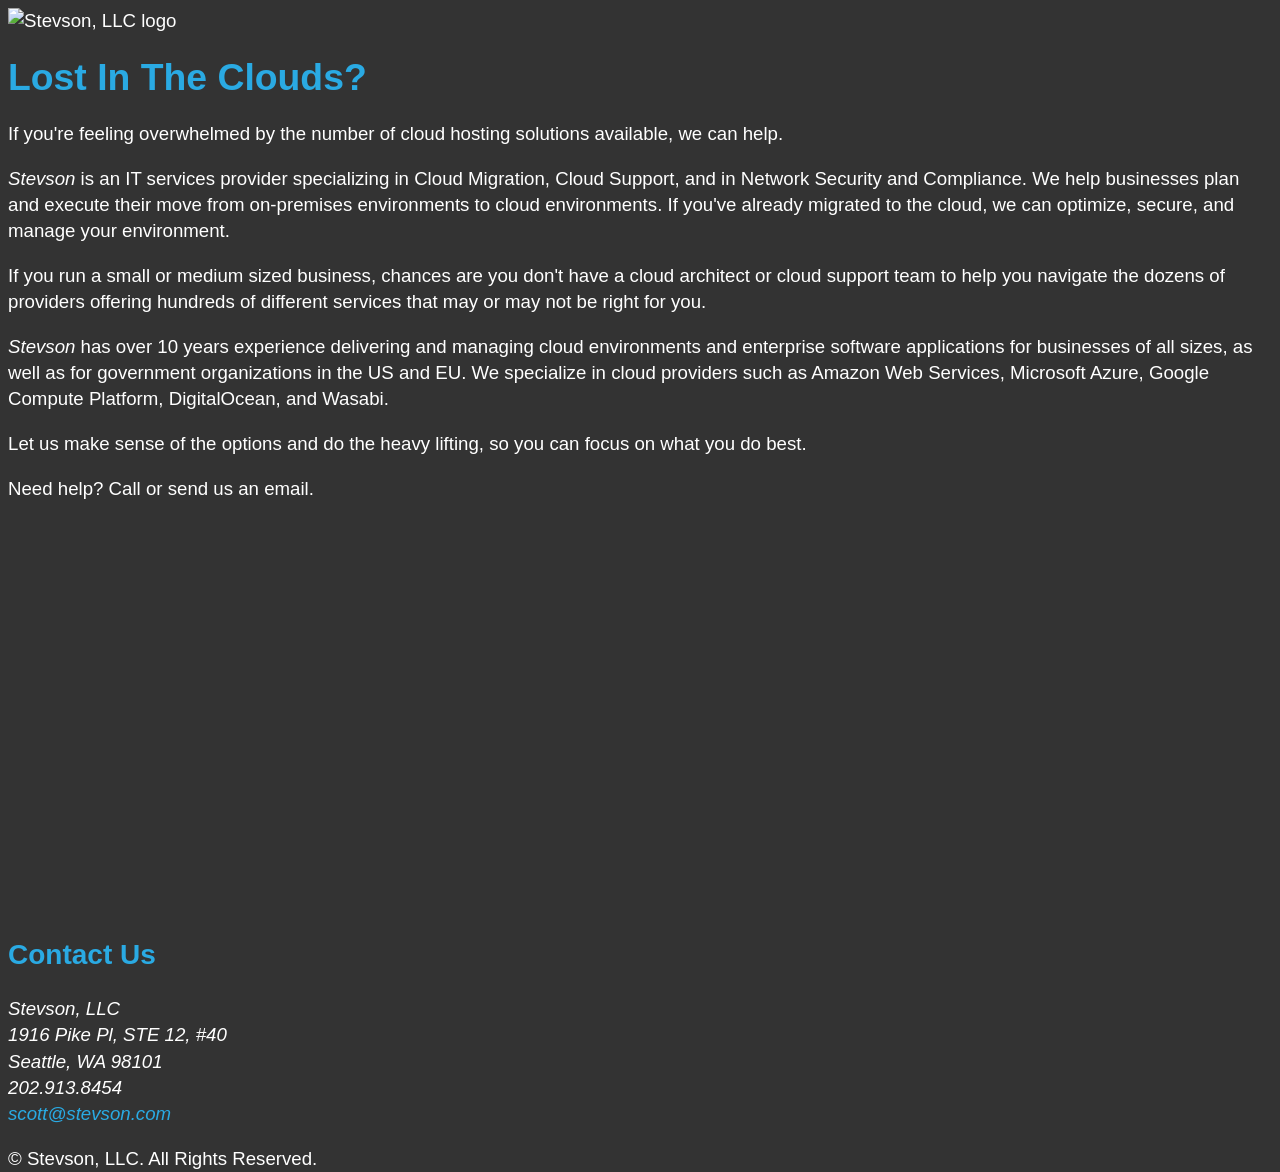
==== index.html @ f6c1455b "adding basic content, layout, and formatting editing content, adding mailto-list class, and updating" ====
<!DOCTYPE html>
<html lang="en">
  <head>
    <meta charset="utf-8">
    <title>Stevson, LLC Home</title>
    <meta name="description" content="Home page for Stevson, LLC">
    <meta name="viewport" content="width=device-width, initial-scale=1">
    <link rel="stylesheet" type="text/css" href="main.css">
  </head>
  <body>
    <header>
      <img src="img/Stevson-Logo-C.jpg" alt="Stevson, LLC logo">
    </header>
    <nav>
      <!-- TODO: horizontal and aligned upper right; include contact form -->
    </nav>
    <div id="page-container">
      <div id="content-wrap">
        <h1>Lost In The Clouds?</h1>
        <p>
        If you're feeling overwhelmed by the number of cloud hosting solutions
        available, we can help.
        </p>
        <p>
        <em>Stevson</em> is an IT services provider specializing in Cloud
        Migration, Cloud Support, and in Network Security and Compliance.

        We help businesses plan and execute their move from on-premises
        environments to cloud environments.

        If you've already migrated to the cloud, we can optimize, secure, and
        manage your environment.
        </p>
        <p>
        If you run a small or medium sized business, chances are you don't have
        a cloud architect or cloud support team to help you navigate the dozens
        of providers offering hundreds of different services that may or may
        not be right for you.
        </p>
        <p>
        <em>Stevson</em> has over 10 years experience delivering and managing
        cloud environments and enterprise software applications for businesses
        of all sizes, as well as for government organizations in the US and EU.

        We specialize in cloud providers such as Amazon Web Services, Microsoft
        Azure, Google Compute Platform, DigitalOcean, and Wasabi.
        </p>
        <p>
        Let us make sense of the options and do the heavy lifting, so you can
        focus on what you do best.
        </p>
        <p>
        Need help? Call or send us an email.
        </p>
      </div>
      <footer id="footer">
        <h2>Contact Us</h2>
        <address>
          Stevson, LLC<br>
          1916 Pike Pl, STE 12, #40<br>
          Seattle, WA 98101<br>
          202.913.8454<br>
          <a id="email-link" href="mailto:scott@stevson.com">scott@stevson.com</a>
        </address>
        <p>&copy; Stevson, LLC. All Rights Reserved.</p>
      </footer>
    </div>
  </body>
</html>
---- main.css ----
html {
  font-size: 14pt;
  overflow-x: hidden;
}

body {
  font-family: Verdana, Geneva, Arial, Helvetica, sans-serif;
  line-height: 1.4rem;
  background: #333333;
  color: white;
}

h1,
h2 {
  font-family: Verdana, Geneva, Arial, Helvetica, sans-serif;
  color: #2aaae3;
  line-height: 2rem;
}

/* navigation */
ul {
  list-style: none;
  padding-left: 0.5rem;
  padding-right: 0.5rem;
  padding-top: 0.5rem;
  padding-bottom: 0.5rem;
}

/* navigation */
li a {
  display: block;
  color: white;
  padding: 8px 16px;
  text-decoration: none;
}

/* Change the link color on hover */
li a:hover {
  color: #b4b4b4;
}

a {
  text-decoration: none;
}

img {
  width: 128px;
  height: 128px;
}

#content-wrap {
  padding-bottom: 2.5rem; /* footer height */
}

#footer {
  position: absolute;
  bottom: 0;
  width: 100%;
  height: 2.5rem; /* footer height */
}

#email-link {
  color: #2aaae3;
}

#page-container {
  position: relative;
  min-height: 100vh;
}
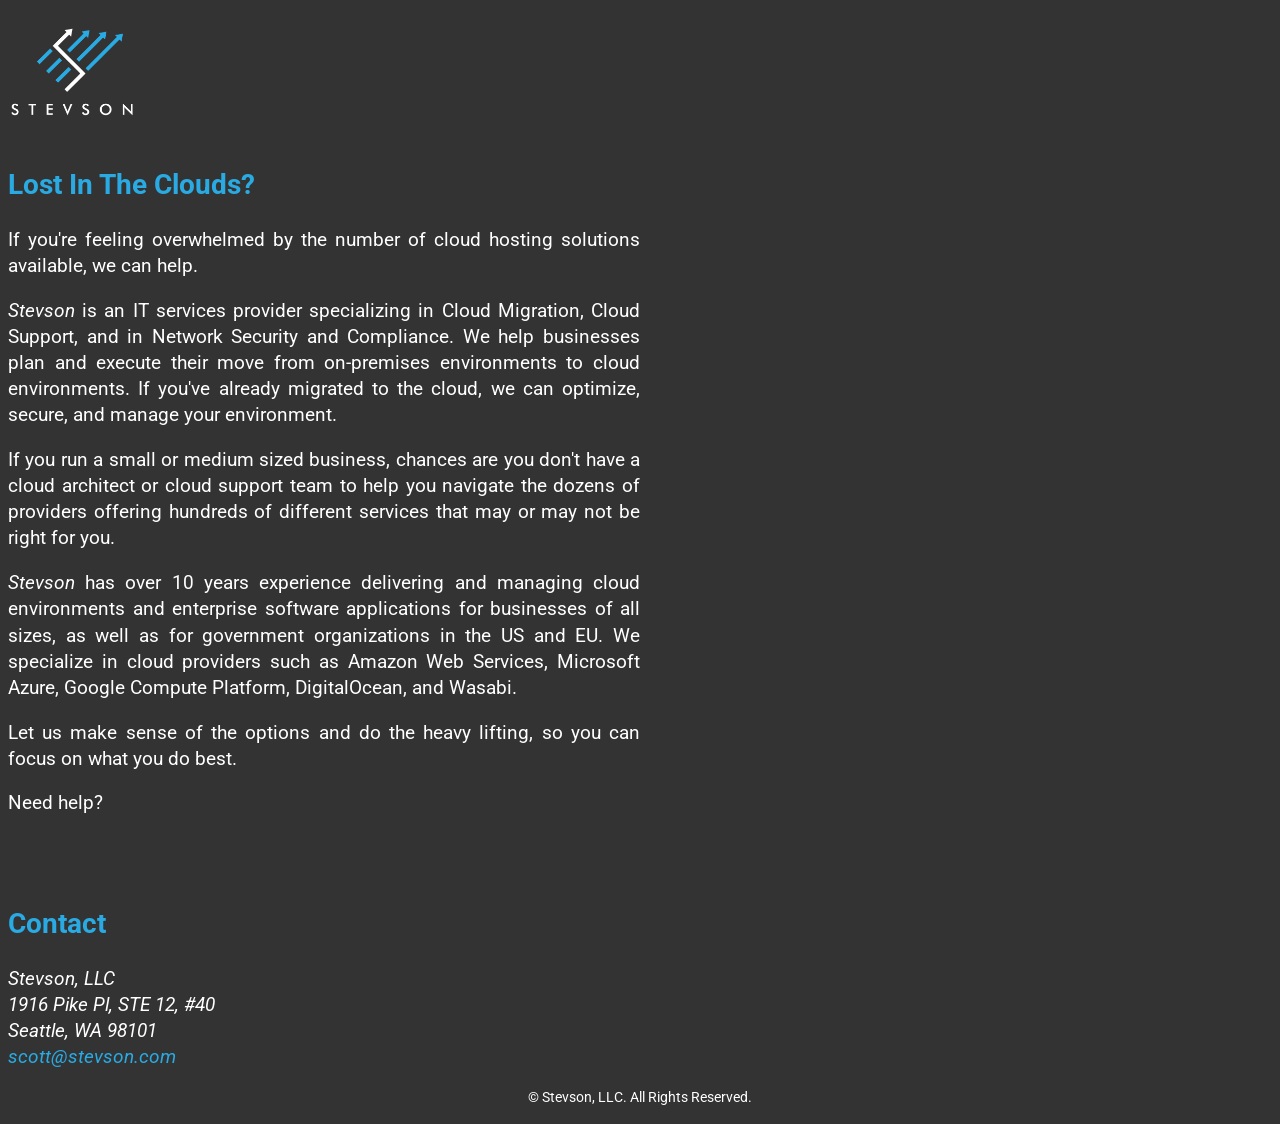
==== commit fc31b8d3: "making changes to scaffolding and formatting" ====
--- a/index.html
+++ b/index.html
@@ -6,63 +6,66 @@
     <meta name="description" content="Home page for Stevson, LLC">
     <meta name="viewport" content="width=device-width, initial-scale=1">
     <link rel="stylesheet" type="text/css" href="main.css">
+    <link rel="stylesheet" type="text/css"
+                           href="https://fonts.googleapis.com/css?family=Roboto">
   </head>
   <body>
-    <header>
-      <img src="img/Stevson-Logo-C.jpg" alt="Stevson, LLC logo">
-    </header>
-    <nav>
-      <!-- TODO: horizontal and aligned upper right; include contact form -->
-    </nav>
     <div id="page-container">
       <div id="content-wrap">
-        <h1>Lost In The Clouds?</h1>
-        <p>
-        If you're feeling overwhelmed by the number of cloud hosting solutions
-        available, we can help.
-        </p>
-        <p>
-        <em>Stevson</em> is an IT services provider specializing in Cloud
-        Migration, Cloud Support, and in Network Security and Compliance.
+        <header>
+          <img src="img/Stevson-Logo-C.jpg" alt="Stevson, LLC logo">
+        </header>
+        <nav>
+          <!-- TODO: horizontal and aligned upper right; include contact form -->
+        </nav>
+        <section id="mission-info">
+          <h1>Lost In The Clouds?</h1>
+          <p>
+          If you're feeling overwhelmed by the number of cloud hosting solutions
+          available, we can help.
+          </p>
+          <p>
+          <em>Stevson</em> is an IT services provider specializing in Cloud
+          Migration, Cloud Support, and in Network Security and Compliance.
 
-        We help businesses plan and execute their move from on-premises
-        environments to cloud environments.
+          We help businesses plan and execute their move from on-premises
+          environments to cloud environments.
 
-        If you've already migrated to the cloud, we can optimize, secure, and
-        manage your environment.
-        </p>
-        <p>
-        If you run a small or medium sized business, chances are you don't have
-        a cloud architect or cloud support team to help you navigate the dozens
-        of providers offering hundreds of different services that may or may
-        not be right for you.
-        </p>
-        <p>
-        <em>Stevson</em> has over 10 years experience delivering and managing
-        cloud environments and enterprise software applications for businesses
-        of all sizes, as well as for government organizations in the US and EU.
+          If you've already migrated to the cloud, we can optimize, secure, and
+          manage your environment.
+          </p>
+          <p>
+          If you run a small or medium sized business, chances are you don't have
+          a cloud architect or cloud support team to help you navigate the dozens
+          of providers offering hundreds of different services that may or may
+          not be right for you.
+          </p>
+          <p>
+          <em>Stevson</em> has over 10 years experience delivering and managing
+          cloud environments and enterprise software applications for businesses
+          of all sizes, as well as for government organizations in the US and EU.
 
-        We specialize in cloud providers such as Amazon Web Services, Microsoft
-        Azure, Google Compute Platform, DigitalOcean, and Wasabi.
-        </p>
-        <p>
-        Let us make sense of the options and do the heavy lifting, so you can
-        focus on what you do best.
-        </p>
-        <p>
-        Need help? Call or send us an email.
-        </p>
+          We specialize in cloud providers such as Amazon Web Services, Microsoft
+          Azure, Google Compute Platform, DigitalOcean, and Wasabi.
+          </p>
+          <p>
+          Let us make sense of the options and do the heavy lifting, so you can
+          focus on what you do best.
+          </p>
+          <p>
+          Need help?
+          </p>
+        </section>
       </div>
       <footer id="footer">
-        <h2>Contact Us</h2>
+        <h2>Contact</h2>
         <address>
           Stevson, LLC<br>
           1916 Pike Pl, STE 12, #40<br>
           Seattle, WA 98101<br>
-          202.913.8454<br>
           <a id="email-link" href="mailto:scott@stevson.com">scott@stevson.com</a>
         </address>
-        <p>&copy; Stevson, LLC. All Rights Reserved.</p>
+        <p id="trademark">&copy; Stevson, LLC. All Rights Reserved.</p>
       </footer>
     </div>
   </body>
--- a/main.css
+++ b/main.css
@@ -4,32 +4,32 @@
 }
 
 body {
-  font-family: Verdana, Geneva, Arial, Helvetica, sans-serif;
-  line-height: 1.4rem;
   background: #333333;
   color: white;
+  font-family: Roboto, Helvetica, Arial, sans-serif;
+  line-height: 1.4rem;
 }
 
 h1,
 h2 {
-  font-family: Verdana, Geneva, Arial, Helvetica, sans-serif;
   color: #2aaae3;
+  font-family: Roboto, Helvetica, Arial, sans-serif;
   line-height: 2rem;
 }
 
 /* navigation */
 ul {
   list-style: none;
+  padding-bottom: 0.5rem;
   padding-left: 0.5rem;
   padding-right: 0.5rem;
   padding-top: 0.5rem;
-  padding-bottom: 0.5rem;
 }
 
 /* navigation */
 li a {
+  color: white;
   display: block;
-  color: white;
   padding: 8px 16px;
   text-decoration: none;
 }
@@ -44,26 +44,43 @@
 }
 
 img {
+  height: 128px;
   width: 128px;
-  height: 128px;
 }
 
 #content-wrap {
   padding-bottom: 2.5rem; /* footer height */
 }
 
-#footer {
-  position: absolute;
-  bottom: 0;
-  width: 100%;
-  height: 2.5rem; /* footer height */
-}
-
 #email-link {
   color: #2aaae3;
 }
 
+#footer {
+  bottom: 0;
+  height: auto;
+  position: relative;
+  width: 100%;
+}
+
+#mission-info {
+  max-width: 50%;
+  text-align: justify;
+}
+
+#mission-info--columns {
+  -moz-column-count: 3; /* Firefox */
+  -webkit-column-count: 3; /* Chrome, Safari, Opera */
+  column-count: 3;
+  text-align: justify;
+}
+
 #page-container {
+  min-height: 100vh;
   position: relative;
-  min-height: 100vh;
 }
+
+#trademark {
+  font-size: 0.75rem;
+  text-align: center;
+}
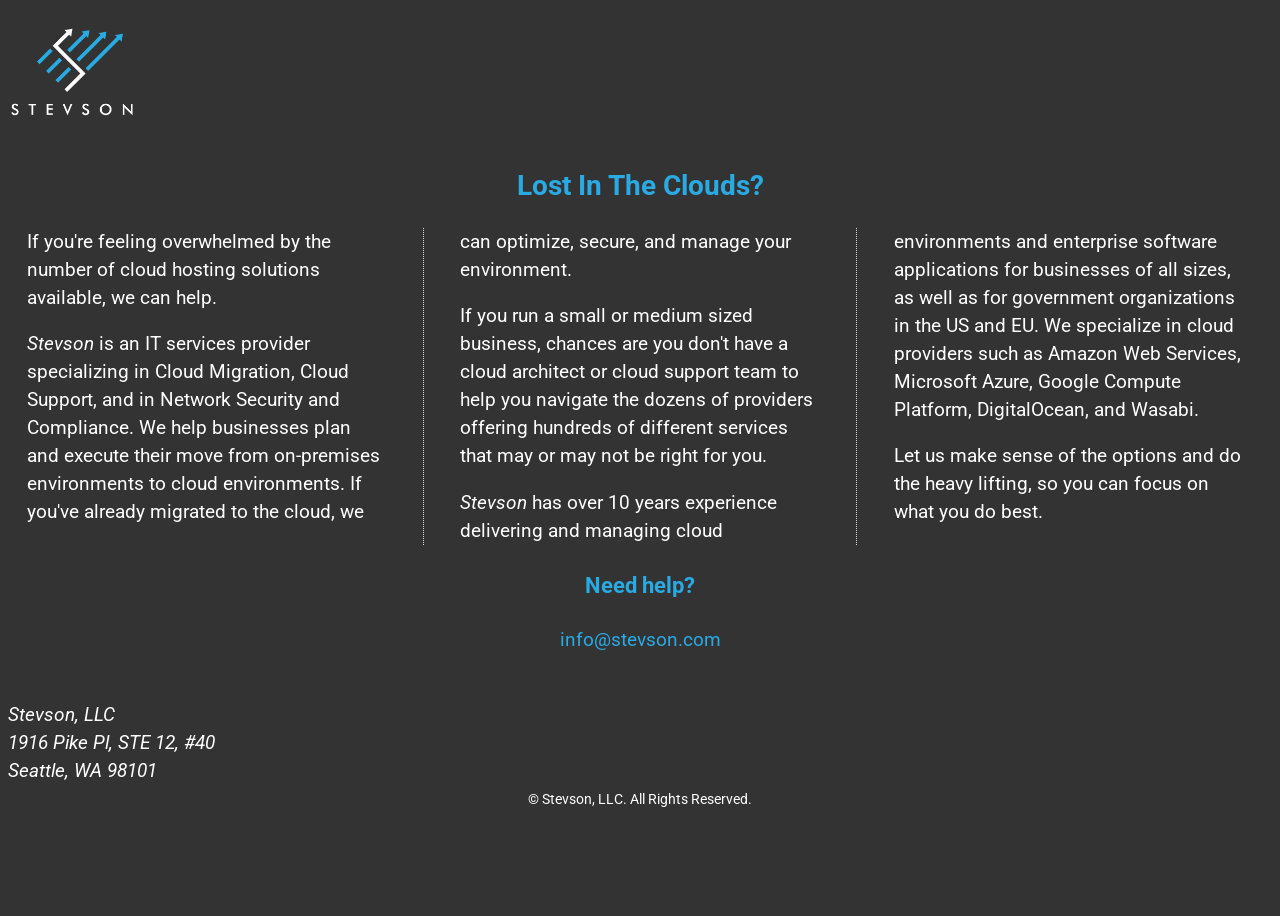
==== commit 29a3765b: "removing <nav> placeholder adding newspaper columns and minor presentation changes" ====
--- a/index.html
+++ b/index.html
@@ -15,11 +15,10 @@
         <header>
           <img src="img/Stevson-Logo-C.jpg" alt="Stevson, LLC logo">
         </header>
-        <nav>
-          <!-- TODO: horizontal and aligned upper right; include contact form -->
-        </nav>
         <section id="mission-info">
-          <h1>Lost In The Clouds?</h1>
+          <header id="mission-info--header">
+            <h1>Lost In The Clouds?</h1>
+          </header>
           <p>
           If you're feeling overwhelmed by the number of cloud hosting solutions
           available, we can help.
@@ -52,18 +51,17 @@
           Let us make sense of the options and do the heavy lifting, so you can
           focus on what you do best.
           </p>
-          <p>
-          Need help?
-          </p>
+          <footer id="mission-info--footer">
+            <h3>Need help?</h3>
+            <a id="email-link" href="mailto:info@stevson.com">info@stevson.com</a>
+          </footer>
         </section>
       </div>
       <footer id="footer">
-        <h2>Contact</h2>
         <address>
           Stevson, LLC<br>
           1916 Pike Pl, STE 12, #40<br>
           Seattle, WA 98101<br>
-          <a id="email-link" href="mailto:scott@stevson.com">scott@stevson.com</a>
         </address>
         <p id="trademark">&copy; Stevson, LLC. All Rights Reserved.</p>
       </footer>
--- a/main.css
+++ b/main.css
@@ -7,11 +7,12 @@
   background: #333333;
   color: white;
   font-family: Roboto, Helvetica, Arial, sans-serif;
-  line-height: 1.4rem;
+  line-height: 1.5rem;
 }
 
 h1,
-h2 {
+h2,
+h3 {
   color: #2aaae3;
   font-family: Roboto, Helvetica, Arial, sans-serif;
   line-height: 2rem;
@@ -64,15 +65,27 @@
 }
 
 #mission-info {
-  max-width: 50%;
-  text-align: justify;
+  column-count: 3;
+  column-fill: auto;
+  column-gap: 4em;
+  column-rule: 1px dotted #ddd;
+  column-width: 200px;
+  padding-left: 1em;
+  padding-right: 1em;
 }
 
-#mission-info--columns {
-  -moz-column-count: 3; /* Firefox */
-  -webkit-column-count: 3; /* Chrome, Safari, Opera */
-  column-count: 3;
-  text-align: justify;
+p {
+  margin-top: 0em;
+}
+
+#mission-info--header {
+  column-span: all;
+  text-align: center;
+}
+
+#mission-info--footer {
+  column-span: all;
+  text-align: center;
 }
 
 #page-container {
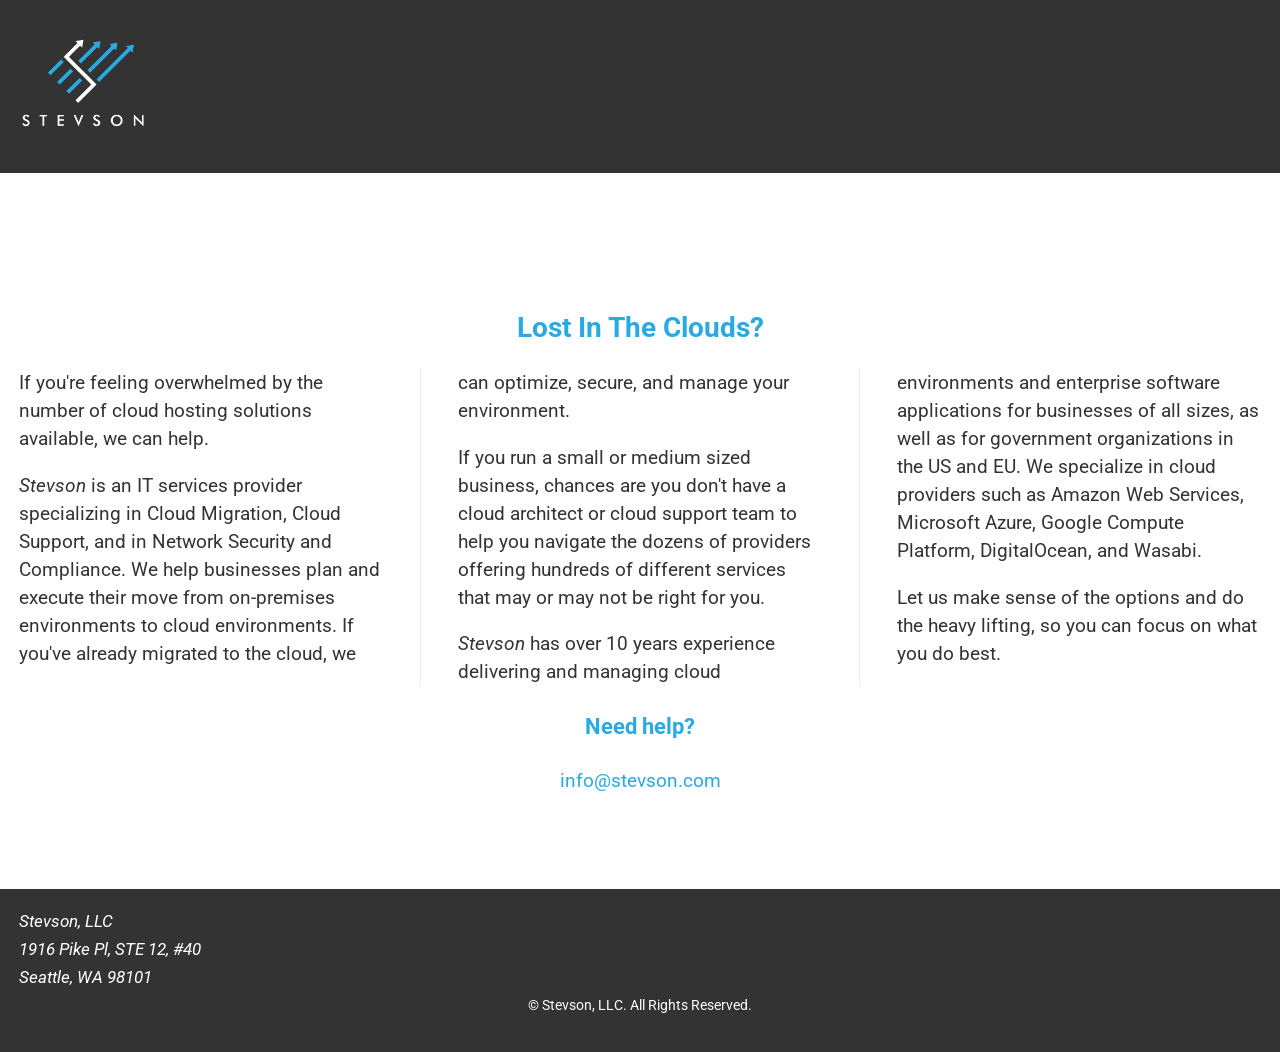
==== commit 13d11f63: "changing content background to white and updating site header and footer" ====
--- a/index.html
+++ b/index.html
@@ -11,10 +11,10 @@
   </head>
   <body>
     <div id="page-container">
+      <header id="site-header">
+        <img src="img/Stevson-Logo-C.jpg" alt="Stevson, LLC logo">
+      </header>
       <div id="content-wrap">
-        <header>
-          <img src="img/Stevson-Logo-C.jpg" alt="Stevson, LLC logo">
-        </header>
         <section id="mission-info">
           <header id="mission-info--header">
             <h1>Lost In The Clouds?</h1>
@@ -57,7 +57,7 @@
           </footer>
         </section>
       </div>
-      <footer id="footer">
+      <footer id="site-footer">
         <address>
           Stevson, LLC<br>
           1916 Pike Pl, STE 12, #40<br>
--- a/main.css
+++ b/main.css
@@ -4,10 +4,11 @@
 }
 
 body {
-  background: #333333;
-  color: white;
+  background: white;
+  color: #333333;
   font-family: Roboto, Helvetica, Arial, sans-serif;
   line-height: 1.5rem;
+  margin: 0 auto;
 }
 
 h1,
@@ -16,6 +17,10 @@
   color: #2aaae3;
   font-family: Roboto, Helvetica, Arial, sans-serif;
   line-height: 2rem;
+}
+
+p {
+  margin-top: 0em;
 }
 
 /* navigation */
@@ -49,33 +54,29 @@
   width: 128px;
 }
 
+address {
+  font-size: 0.9rem;
+}
+
 #content-wrap {
-  padding-bottom: 2.5rem; /* footer height */
+  padding-bottom: 5rem;
+  padding-top: 5rem;
 }
 
 #email-link {
   color: #2aaae3;
 }
 
-#footer {
-  bottom: 0;
-  height: auto;
-  position: relative;
-  width: 100%;
-}
-
 #mission-info {
   column-count: 3;
   column-fill: auto;
-  column-gap: 4em;
+  column-gap: 4rem;
   column-rule: 1px dotted #ddd;
   column-width: 200px;
-  padding-left: 1em;
-  padding-right: 1em;
-}
-
-p {
-  margin-top: 0em;
+  position: relative;
+  padding-left: 1rem;
+  padding-right: 1rem;
+  padding-top: 1rem;
 }
 
 #mission-info--header {
@@ -93,6 +94,28 @@
   position: relative;
 }
 
+#site-footer {
+  background: #333333;
+  box-sizing: border-box;
+  color: white;
+  height: auto;
+  margin: 0 auto;
+  padding: 1rem;
+  position: relative;
+  width: 100%;
+}
+
+#site-header {
+  background: #333333;
+  box-sizing: border-box;
+  color: white;
+  height: auto;
+  margin: 0 auto;
+  padding: 1rem;
+  position: relative;
+  width: 100%;
+}
+
 #trademark {
   font-size: 0.75rem;
   text-align: center;
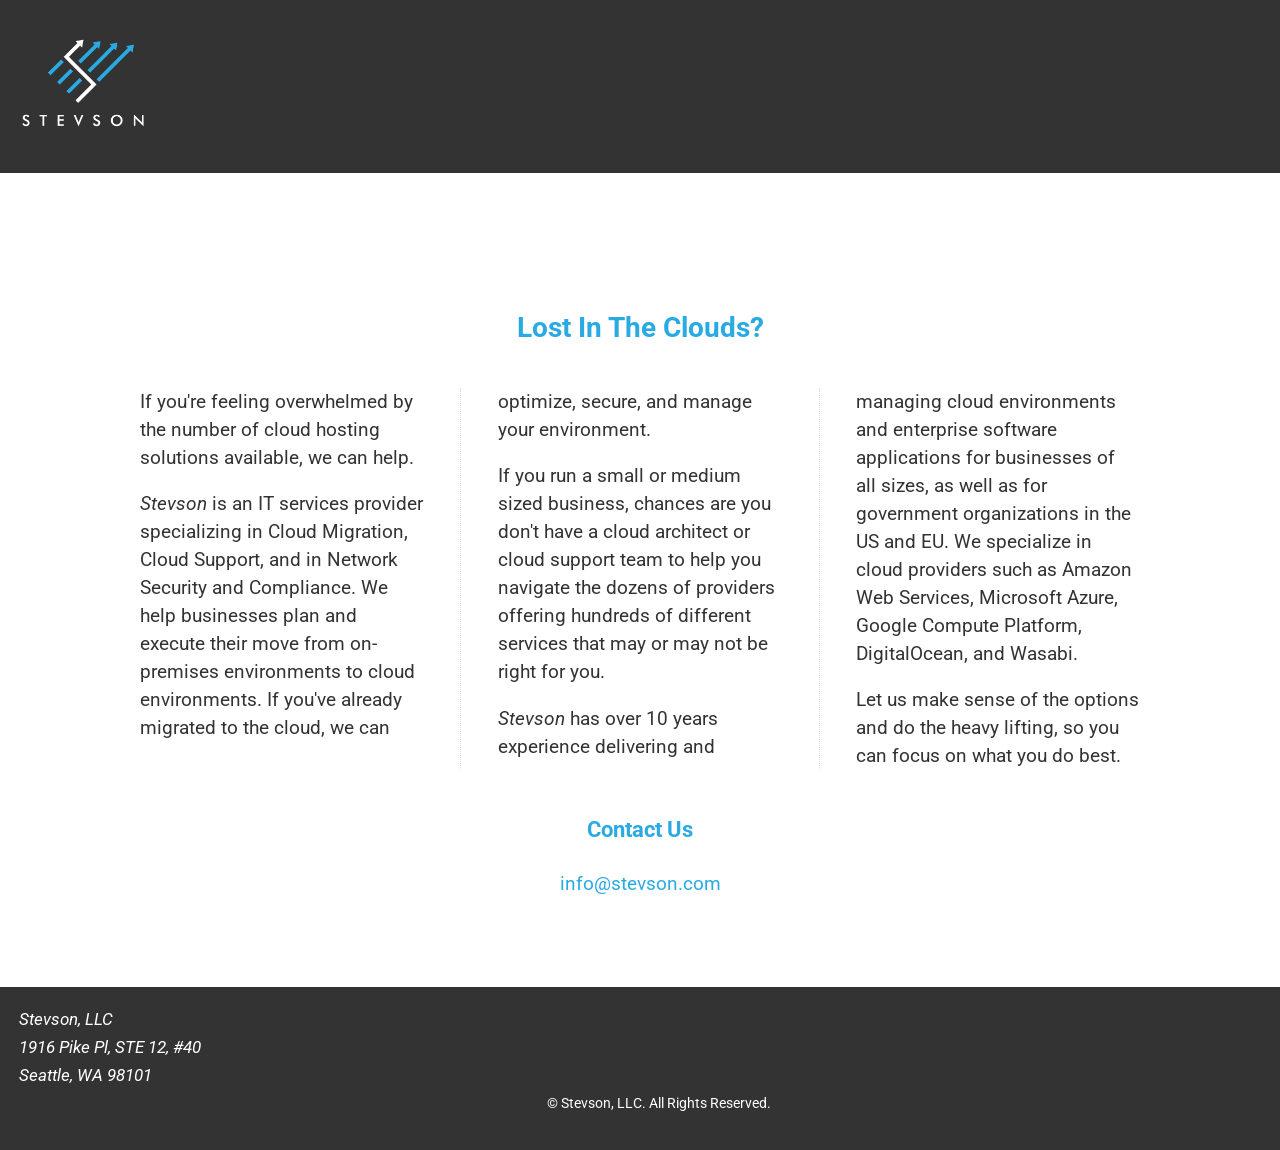
==== commit 6f8a4046: "changes to the container id's and to the page structure" ====
--- a/index.html
+++ b/index.html
@@ -14,7 +14,7 @@
       <header id="site-header">
         <img src="img/Stevson-Logo-C.jpg" alt="Stevson, LLC logo">
       </header>
-      <div id="content-wrap">
+      <div id="content-wrapper">
         <section id="mission-info">
           <header id="mission-info--header">
             <h1>Lost In The Clouds?</h1>
@@ -52,7 +52,7 @@
           focus on what you do best.
           </p>
           <footer id="mission-info--footer">
-            <h3>Need help?</h3>
+            <h3>Contact Us</h3>
             <a id="email-link" href="mailto:info@stevson.com">info@stevson.com</a>
           </footer>
         </section>
--- a/main.css
+++ b/main.css
@@ -1,14 +1,13 @@
-html {
-  font-size: 14pt;
-  overflow-x: hidden;
-}
-
+html,
 body {
   background: white;
   color: #333333;
   font-family: Roboto, Helvetica, Arial, sans-serif;
+  font-size: 14pt;
+  height: 100%;
   line-height: 1.5rem;
-  margin: 0 auto;
+  margin: 0;
+  padding: 0;
 }
 
 h1,
@@ -21,28 +20,6 @@
 
 p {
   margin-top: 0em;
-}
-
-/* navigation */
-ul {
-  list-style: none;
-  padding-bottom: 0.5rem;
-  padding-left: 0.5rem;
-  padding-right: 0.5rem;
-  padding-top: 0.5rem;
-}
-
-/* navigation */
-li a {
-  color: white;
-  display: block;
-  padding: 8px 16px;
-  text-decoration: none;
-}
-
-/* Change the link color on hover */
-li a:hover {
-  color: #b4b4b4;
 }
 
 a {
@@ -58,13 +35,35 @@
   font-size: 0.9rem;
 }
 
-#content-wrap {
-  padding-bottom: 5rem;
-  padding-top: 5rem;
+#page-container {
+  min-height: 100vh;
+  position: relative;
 }
 
-#email-link {
-  color: #2aaae3;
+#content-wrapper {
+  padding: 2.5rem;
+}
+
+#site-header {
+  background: #333333;
+  color: white;
+  height: auto;
+  margin: 0 auto;
+  padding: 1rem;
+  position: relative;
+  width: 100%;
+}
+
+#site-footer {
+  background: #333333;
+  color: white;
+  height: auto;
+  padding: 1rem;
+  position: absolute;
+  bottom: 0;
+  left: 0;
+  right: 0;
+  width: 100%;
 }
 
 #mission-info {
@@ -73,47 +72,27 @@
   column-gap: 4rem;
   column-rule: 1px dotted #ddd;
   column-width: 200px;
-  position: relative;
-  padding-left: 1rem;
-  padding-right: 1rem;
-  padding-top: 1rem;
+  padding: 5rem;
+  padding-top: 2.5rem;
 }
 
 #mission-info--header {
   column-span: all;
   text-align: center;
+  height: auto;
+  margin: 1rem;
 }
 
 #mission-info--footer {
   column-span: all;
   text-align: center;
+  height: auto;
+  margin: 1rem;
+  padding-bottom: 5rem;
 }
 
-#page-container {
-  min-height: 100vh;
-  position: relative;
-}
-
-#site-footer {
-  background: #333333;
-  box-sizing: border-box;
-  color: white;
-  height: auto;
-  margin: 0 auto;
-  padding: 1rem;
-  position: relative;
-  width: 100%;
-}
-
-#site-header {
-  background: #333333;
-  box-sizing: border-box;
-  color: white;
-  height: auto;
-  margin: 0 auto;
-  padding: 1rem;
-  position: relative;
-  width: 100%;
+#email-link {
+  color: #2aaae3;
 }
 
 #trademark {
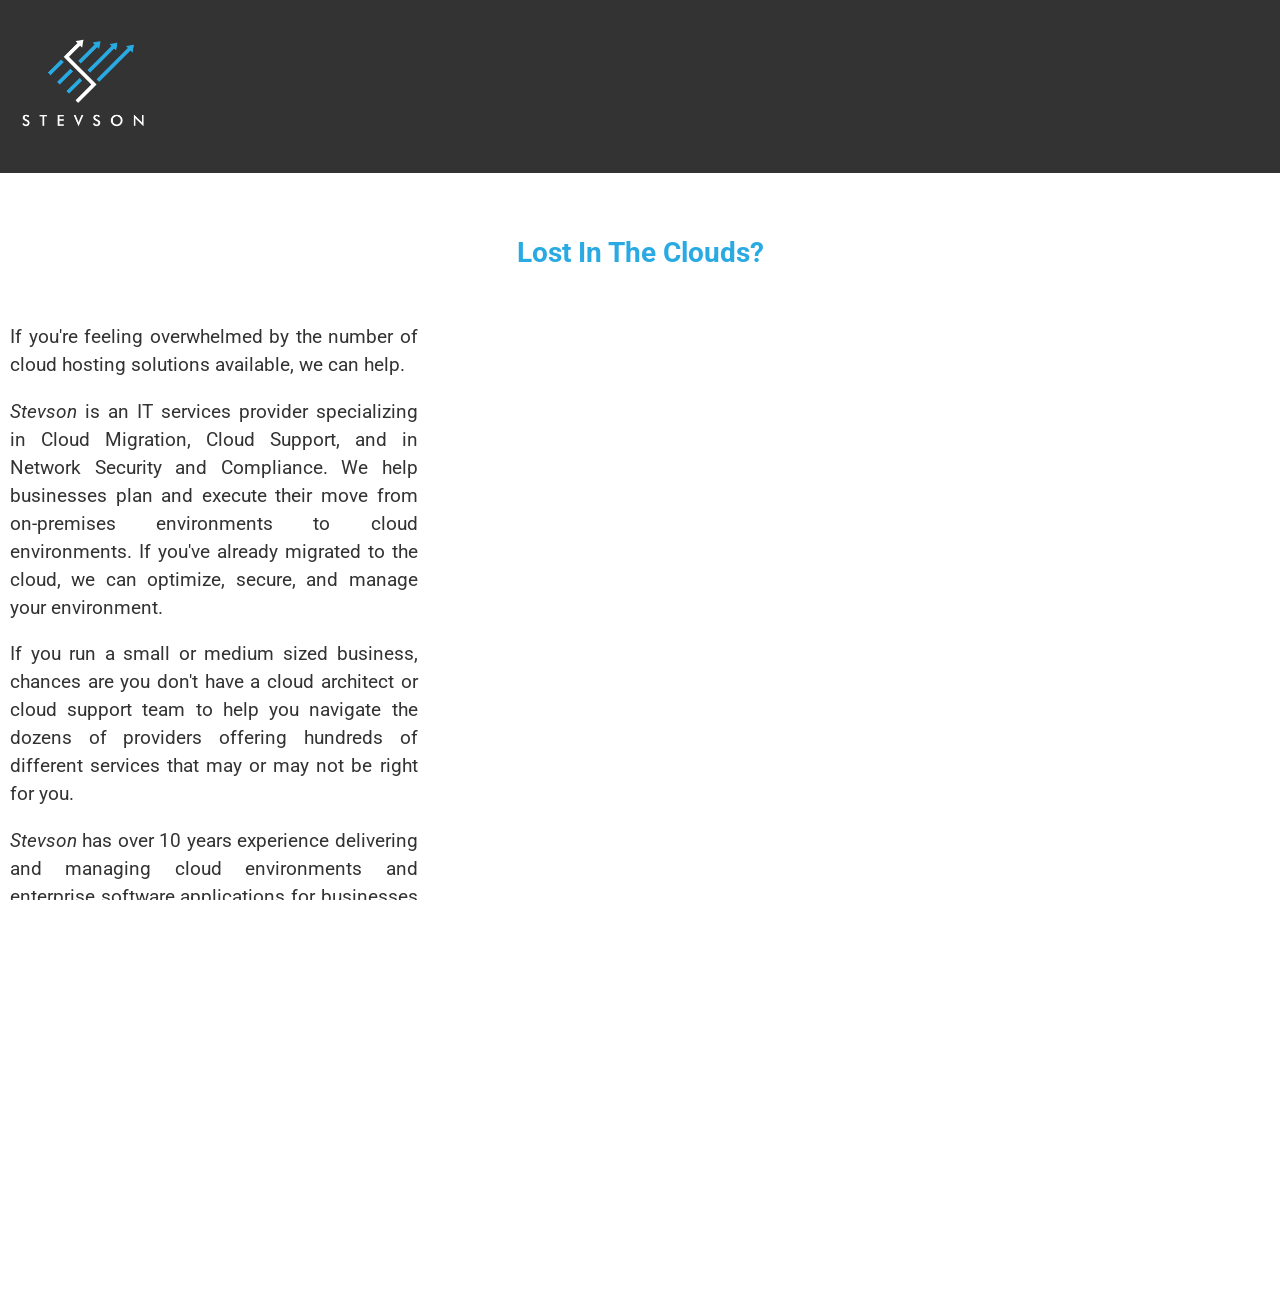
==== commit 47b2c926: "adding .idea dir and removing duplicate properties" ====
--- a/index.html
+++ b/index.html
@@ -14,49 +14,47 @@
       <header id="site-header">
         <img src="img/Stevson-Logo-C.jpg" alt="Stevson, LLC logo">
       </header>
-      <div id="content-wrapper">
-        <section id="mission-info">
-          <header id="mission-info--header">
-            <h1>Lost In The Clouds?</h1>
-          </header>
-          <p>
-          If you're feeling overwhelmed by the number of cloud hosting solutions
-          available, we can help.
-          </p>
-          <p>
-          <em>Stevson</em> is an IT services provider specializing in Cloud
-          Migration, Cloud Support, and in Network Security and Compliance.
+      <section id="mission-info">
+        <header id="mission-info--header">
+          <h1>Lost In The Clouds?</h1>
+        </header>
+        <p>
+        If you're feeling overwhelmed by the number of cloud hosting solutions
+        available, we can help.
+        </p>
+        <p>
+        <em>Stevson</em> is an IT services provider specializing in Cloud
+        Migration, Cloud Support, and in Network Security and Compliance.
 
-          We help businesses plan and execute their move from on-premises
-          environments to cloud environments.
+        We help businesses plan and execute their move from on-premises
+        environments to cloud environments.
 
-          If you've already migrated to the cloud, we can optimize, secure, and
-          manage your environment.
-          </p>
-          <p>
-          If you run a small or medium sized business, chances are you don't have
-          a cloud architect or cloud support team to help you navigate the dozens
-          of providers offering hundreds of different services that may or may
-          not be right for you.
-          </p>
-          <p>
-          <em>Stevson</em> has over 10 years experience delivering and managing
-          cloud environments and enterprise software applications for businesses
-          of all sizes, as well as for government organizations in the US and EU.
+        If you've already migrated to the cloud, we can optimize, secure, and
+        manage your environment.
+        </p>
+        <p>
+        If you run a small or medium sized business, chances are you don't have
+        a cloud architect or cloud support team to help you navigate the dozens
+        of providers offering hundreds of different services that may or may
+        not be right for you.
+        </p>
+        <p>
+        <em>Stevson</em> has over 10 years experience delivering and managing
+        cloud environments and enterprise software applications for businesses
+        of all sizes, as well as for government organizations in the US and EU.
 
-          We specialize in cloud providers such as Amazon Web Services, Microsoft
-          Azure, Google Compute Platform, DigitalOcean, and Wasabi.
-          </p>
-          <p>
-          Let us make sense of the options and do the heavy lifting, so you can
-          focus on what you do best.
-          </p>
-          <footer id="mission-info--footer">
-            <h3>Contact Us</h3>
-            <a id="email-link" href="mailto:info@stevson.com">info@stevson.com</a>
-          </footer>
-        </section>
-      </div>
+        We specialize in cloud providers such as Amazon Web Services, Microsoft
+        Azure, Google Compute Platform, DigitalOcean, and Wasabi.
+        </p>
+        <p>
+        Let us make sense of the options and do the heavy lifting, so you can
+        focus on what you do best.
+        </p>
+        <footer id="mission-info--footer">
+          <h3>Contact Us</h3>
+          <a id="email-link" href="mailto:info@stevson.com">info@stevson.com</a>
+        </footer>
+      </section>
       <footer id="site-footer">
         <address>
           Stevson, LLC<br>
--- a/main.css
+++ b/main.css
@@ -5,9 +5,10 @@
   font-family: Roboto, Helvetica, Arial, sans-serif;
   font-size: 14pt;
   height: 100%;
-  line-height: 1.5rem;
+  line-height: 1.5em;
   margin: 0;
   padding: 0;
+  overflow-x: hidden;
 }
 
 h1,
@@ -15,11 +16,11 @@
 h3 {
   color: #2aaae3;
   font-family: Roboto, Helvetica, Arial, sans-serif;
-  line-height: 2rem;
+  line-height: 2em;
 }
 
 p {
-  margin-top: 0em;
+  margin-top: 0;
 }
 
 a {
@@ -32,7 +33,7 @@
 }
 
 address {
-  font-size: 0.9rem;
+  font-size: 0.9em;
 }
 
 #page-container {
@@ -40,16 +41,12 @@
   position: relative;
 }
 
-#content-wrapper {
-  padding: 2.5rem;
-}
-
 #site-header {
   background: #333333;
   color: white;
   height: auto;
   margin: 0 auto;
-  padding: 1rem;
+  padding: 1em;
   position: relative;
   width: 100%;
 }
@@ -58,7 +55,7 @@
   background: #333333;
   color: white;
   height: auto;
-  padding: 1rem;
+  padding: 1em;
   position: absolute;
   bottom: 0;
   left: 0;
@@ -69,26 +66,26 @@
 #mission-info {
   column-count: 3;
   column-fill: auto;
-  column-gap: 4rem;
+  column-gap: 1em;
   column-rule: 1px dotted #ddd;
   column-width: 200px;
-  padding: 5rem;
-  padding-top: 2.5rem;
+  padding: 10px 10px 0 10px;
+  text-align: justify;
 }
 
 #mission-info--header {
   column-span: all;
   text-align: center;
   height: auto;
-  margin: 1rem;
+  margin: 1em;
 }
 
 #mission-info--footer {
-  column-span: all;
+  --moz-column-span: all;
   text-align: center;
   height: auto;
-  margin: 1rem;
-  padding-bottom: 5rem;
+  margin: 1em;
+  padding-bottom: 10px;
 }
 
 #email-link {
@@ -96,6 +93,6 @@
 }
 
 #trademark {
-  font-size: 0.75rem;
+  font-size: 0.75em;
   text-align: center;
 }
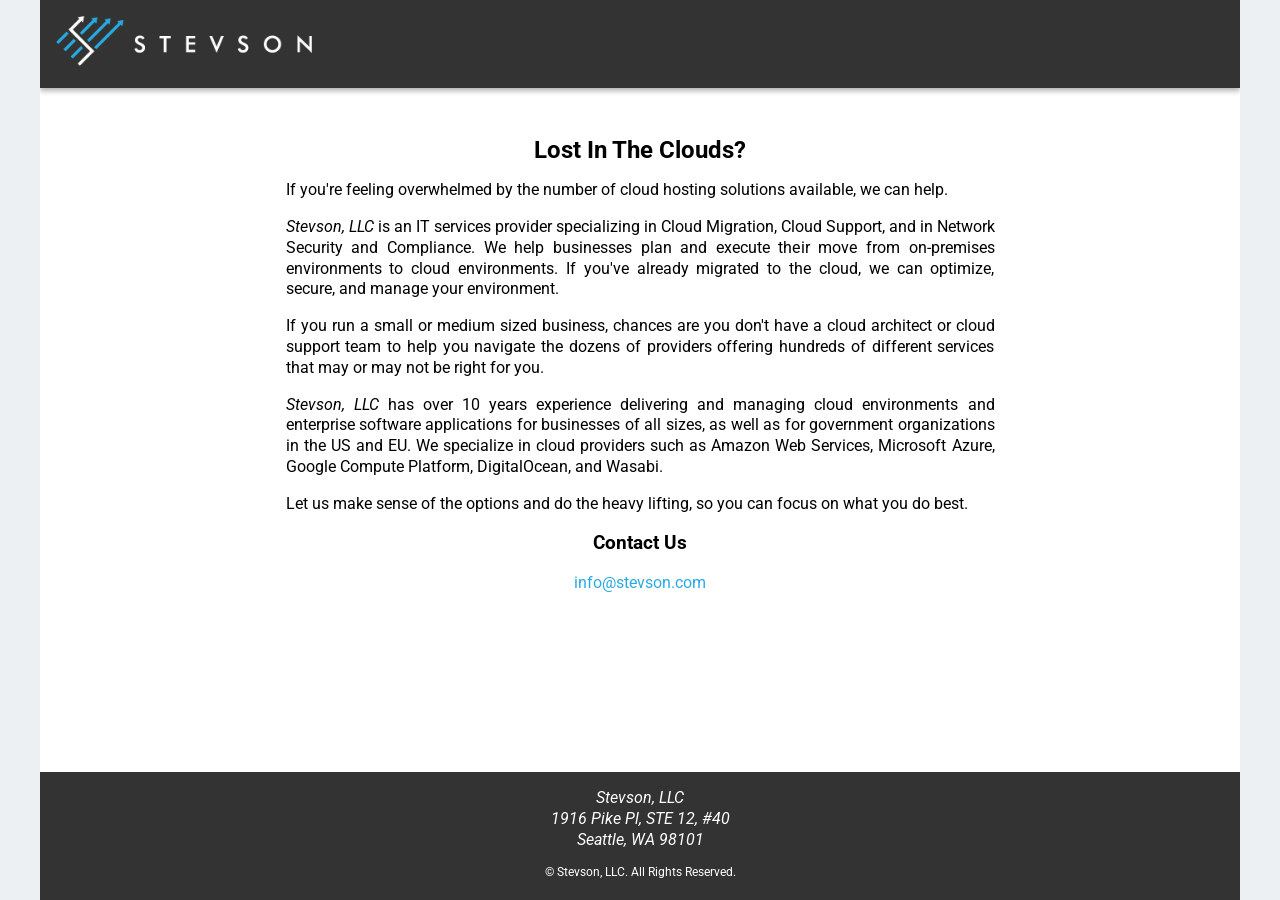
==== commit 2928b9c9: "updating index and css, and adding a new header logo changing footer color back to black" ====
--- a/index.html
+++ b/index.html
@@ -5,57 +5,71 @@
     <title>Stevson, LLC Home</title>
     <meta name="description" content="Home page for Stevson, LLC">
     <meta name="viewport" content="width=device-width, initial-scale=1">
-    <link rel="stylesheet" type="text/css" href="main.css">
-    <link rel="stylesheet" type="text/css"
-                           href="https://fonts.googleapis.com/css?family=Roboto">
+    <link rel="stylesheet" href="main.css">
+    <link rel="stylesheet"
+          href="https://fonts.googleapis.com/css?family=Roboto">
   </head>
   <body>
-    <div id="page-container">
-      <header id="site-header">
-        <img src="img/Stevson-Logo-C.jpg" alt="Stevson, LLC logo">
+    <div class="page-container">
+      <header class="page-header">
+        <img class="page-header--logo" src="img/Stevson-header-logo.png"
+             alt="Stevson, LLC logo">
       </header>
-      <section id="mission-info">
-        <header id="mission-info--header">
-          <h1>Lost In The Clouds?</h1>
-        </header>
-        <p>
-        If you're feeling overwhelmed by the number of cloud hosting solutions
-        available, we can help.
-        </p>
-        <p>
-        <em>Stevson</em> is an IT services provider specializing in Cloud
-        Migration, Cloud Support, and in Network Security and Compliance.
+      <div class="main">
+        <section id="mission-info">
+          <header class="section-header">
+            <h1>Lost In The Clouds?</h1>
+          </header>
+          <p>
+            If you're feeling overwhelmed by the number of cloud hosting
+            solutions
+            available, we can help.
+          </p>
+          <p>
+            <em>Stevson, LLC</em> is an IT services provider specializing in
+            Cloud
+            Migration, Cloud Support, and in Network Security and Compliance.
 
-        We help businesses plan and execute their move from on-premises
-        environments to cloud environments.
+            We help businesses plan and execute their move from on-premises
+            environments to cloud environments.
 
-        If you've already migrated to the cloud, we can optimize, secure, and
-        manage your environment.
-        </p>
-        <p>
-        If you run a small or medium sized business, chances are you don't have
-        a cloud architect or cloud support team to help you navigate the dozens
-        of providers offering hundreds of different services that may or may
-        not be right for you.
-        </p>
-        <p>
-        <em>Stevson</em> has over 10 years experience delivering and managing
-        cloud environments and enterprise software applications for businesses
-        of all sizes, as well as for government organizations in the US and EU.
+            If you've already migrated to the cloud, we can optimize, secure,
+            and
+            manage your environment.
+          </p>
+          <p>
+            If you run a small or medium sized business, chances are you don't
+            have
+            a cloud architect or cloud support team to help you navigate the
+            dozens
+            of providers offering hundreds of different services that may or may
+            not be right for you.
+          </p>
+          <p>
+            <em>Stevson, LLC</em> has over 10 years experience delivering and
+            managing
+            cloud environments and enterprise software applications for
+            businesses
+            of all sizes, as well as for government organizations in the US and
+            EU.
 
-        We specialize in cloud providers such as Amazon Web Services, Microsoft
-        Azure, Google Compute Platform, DigitalOcean, and Wasabi.
-        </p>
-        <p>
-        Let us make sense of the options and do the heavy lifting, so you can
-        focus on what you do best.
-        </p>
-        <footer id="mission-info--footer">
-          <h3>Contact Us</h3>
-          <a id="email-link" href="mailto:info@stevson.com">info@stevson.com</a>
-        </footer>
-      </section>
-      <footer id="site-footer">
+            We specialize in cloud providers such as Amazon Web Services,
+            Microsoft
+            Azure, Google Compute Platform, DigitalOcean, and Wasabi.
+          </p>
+          <p>
+            Let us make sense of the options and do the heavy lifting, so you
+            can
+            focus on what you do best.
+          </p>
+          <footer class="section-footer">
+            <h3>Contact Us</h3>
+            <a id="email-link"
+               href="mailto:info@stevson.com">info@stevson.com</a>
+          </footer>
+        </section>
+      </div>
+      <footer class="page-footer">
         <address>
           Stevson, LLC<br>
           1916 Pike Pl, STE 12, #40<br>
--- a/main.css
+++ b/main.css
@@ -1,98 +1,91 @@
+* {
+  box-sizing: border-box;
+}
+
 html,
 body {
-  background: white;
-  color: #333333;
+  font-size: 100%;
   font-family: Roboto, Helvetica, Arial, sans-serif;
-  font-size: 14pt;
-  height: 100%;
-  line-height: 1.5em;
+  line-height: 1.3rem;
   margin: 0;
-  padding: 0;
-  overflow-x: hidden;
 }
 
-h1,
-h2,
-h3 {
-  color: #2aaae3;
-  font-family: Roboto, Helvetica, Arial, sans-serif;
-  line-height: 2em;
+.page-container {
+  max-width: 1200px;
+  min-height: 100vh;
+  margin: 0 auto;
+  position: relative;
+  background-color: white;
+  overflow-y: hidden;
 }
 
-p {
-  margin-top: 0;
+.main {
+  margin-top: 1rem;
+  margin-bottom: 1rem;
+  padding: 1rem 1rem 8rem 1rem;
 }
 
-a {
-  text-decoration: none;
-}
-
-img {
-  height: 128px;
-  width: 128px;
-}
-
-address {
-  font-size: 0.9em;
-}
-
-#page-container {
-  min-height: 100vh;
-  position: relative;
-}
-
-#site-header {
-  background: #333333;
-  color: white;
-  height: auto;
-  margin: 0 auto;
-  padding: 1em;
-  position: relative;
-  width: 100%;
-}
-
-#site-footer {
-  background: #333333;
-  color: white;
-  height: auto;
-  padding: 1em;
-  position: absolute;
-  bottom: 0;
-  left: 0;
-  right: 0;
-  width: 100%;
-}
-
-#mission-info {
-  column-count: 3;
-  column-fill: auto;
-  column-gap: 1em;
-  column-rule: 1px dotted #ddd;
-  column-width: 200px;
-  padding: 10px 10px 0 10px;
+section {
   text-align: justify;
 }
 
-#mission-info--header {
-  column-span: all;
+.section-header,
+.section-footer {
   text-align: center;
-  height: auto;
-  margin: 1em;
 }
 
-#mission-info--footer {
-  --moz-column-span: all;
+img.page-header--logo {
+  width: 256px;
+  height: auto;
+}
+
+.page-header,
+.page-footer {
+  background-color: #333333;
+  padding: 1rem;
+  font-size: 1rem;
+  color: white;
+}
+
+.page-header {
+  -webkit-box-shadow: 0px 3px 5px rgba(100, 100, 100, 0.49);
+  -moz-box-shadow: 0px 3px 5px rgba(100, 100, 100, 0.49);
+  box-shadow: 0px 3px 5px rgba(100, 100, 100, 0.49);
+}
+
+.page-footer {
+  position: absolute;
+  bottom: 0;
+  width: 100%;
+  height: 8rem;
   text-align: center;
-  height: auto;
-  margin: 1em;
-  padding-bottom: 10px;
 }
 
 #email-link {
-  color: #2aaae3;
+  text-decoration: none;
+  color: rgb(41, 171, 226);
+}
+
+@media screen and (min-width: 590px) {
+  .main {
+    padding-left: 2rem;
+    padding-right: 2rem;
+  }
 }
 
 #trademark {
-  font-size: 0.75em;
-  text-align: center;
+  font-size: 0.75rem;
 }
+
+@media screen and (min-width: 769px) {
+  #mission-info {
+    max-width: 709px;
+    margin: 0 auto;
+  }
+}
+
+@media screen and (min-width: 1200px) {
+  body {
+    background-color: #edf0f2;
+  }
+}
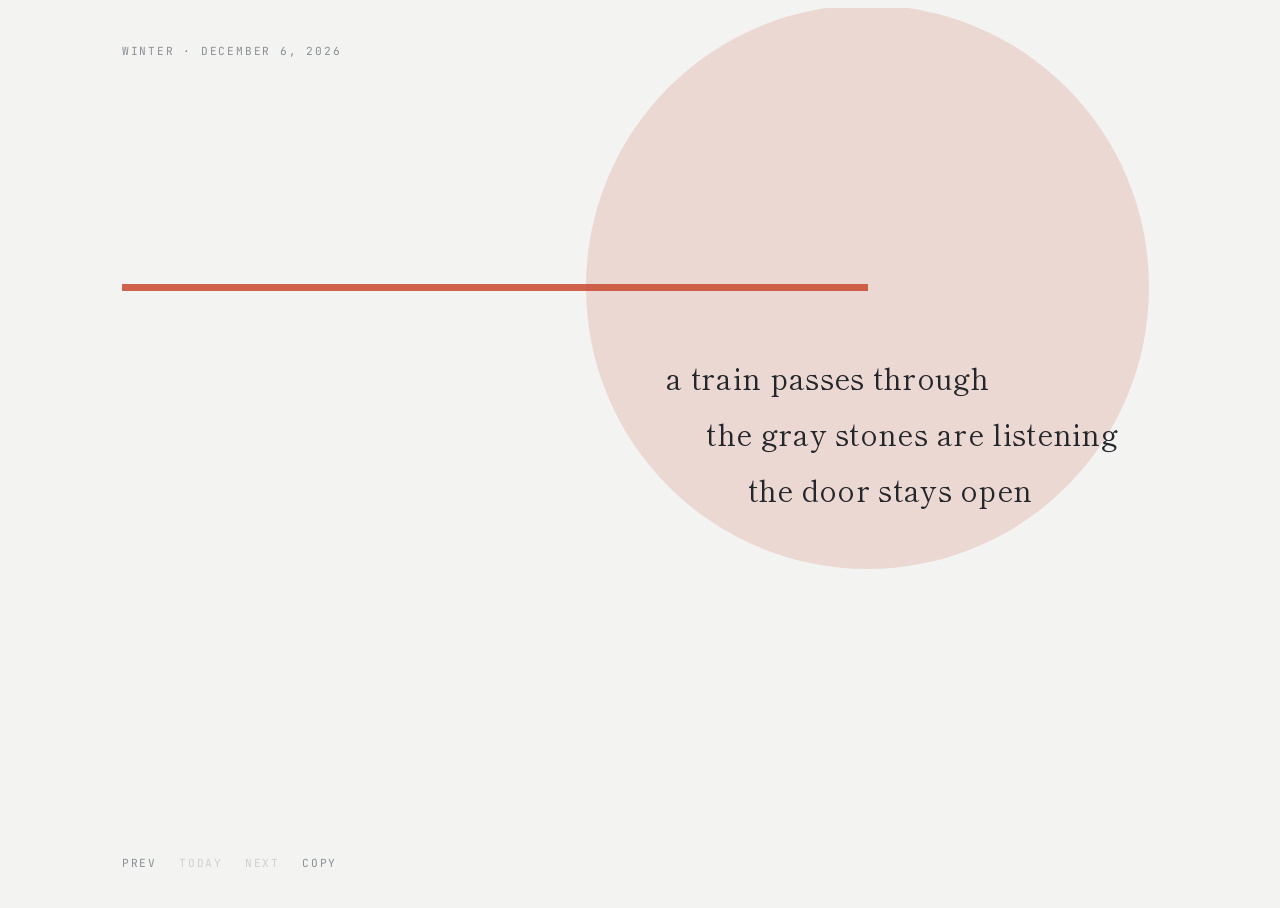
==== commit c16578c4: "Replace homepage with Five Seven Five daily haiku Swap the Stevson, LLC services page for a minimal " ====
--- a/index.html
+++ b/index.html
@@ -1,82 +1,243 @@
-<!DOCTYPE html>
+<!doctype html>
 <html lang="en">
-  <head>
-    <meta charset="utf-8">
-    <title>Stevson, LLC Home</title>
-    <meta name="description" content="Home page for Stevson, LLC">
-    <meta name="viewport" content="width=device-width, initial-scale=1">
-    <link rel="stylesheet" href="main.css">
-    <link rel="stylesheet"
-          href="https://fonts.googleapis.com/css?family=Roboto">
-  </head>
-  <body>
-    <div class="page-container">
-      <header class="page-header">
-        <img class="page-header--logo" src="img/Stevson-header-logo.png"
-             alt="Stevson, LLC logo">
-      </header>
-      <div class="main">
-        <section id="mission-info">
-          <header class="section-header">
-            <h1>Lost In The Clouds?</h1>
-          </header>
-          <p>
-            If you're feeling overwhelmed by the number of cloud hosting
-            solutions
-            available, we can help.
-          </p>
-          <p>
-            <em>Stevson, LLC</em> is an IT services provider specializing in
-            Cloud
-            Migration, Cloud Support, and in Network Security and Compliance.
-
-            We help businesses plan and execute their move from on-premises
-            environments to cloud environments.
-
-            If you've already migrated to the cloud, we can optimize, secure,
-            and
-            manage your environment.
-          </p>
-          <p>
-            If you run a small or medium sized business, chances are you don't
-            have
-            a cloud architect or cloud support team to help you navigate the
-            dozens
-            of providers offering hundreds of different services that may or may
-            not be right for you.
-          </p>
-          <p>
-            <em>Stevson, LLC</em> has over 10 years experience delivering and
-            managing
-            cloud environments and enterprise software applications for
-            businesses
-            of all sizes, as well as for government organizations in the US and
-            EU.
-
-            We specialize in cloud providers such as Amazon Web Services,
-            Microsoft
-            Azure, Google Compute Platform, DigitalOcean, and Wasabi.
-          </p>
-          <p>
-            Let us make sense of the options and do the heavy lifting, so you
-            can
-            focus on what you do best.
-          </p>
-          <footer class="section-footer">
-            <h3>Contact Us</h3>
-            <a id="email-link"
-               href="mailto:info@stevson.com">info@stevson.com</a>
-          </footer>
-        </section>
-      </div>
-      <footer class="page-footer">
-        <address>
-          Stevson, LLC<br>
-          1916 Pike Pl, STE 12, #40<br>
-          Seattle, WA 98101<br>
-        </address>
-        <p id="trademark">&copy; Stevson, LLC. All Rights Reserved.</p>
-      </footer>
-    </div>
-  </body>
+<meta charset="utf-8">
+<meta name="viewport" content="width=device-width, initial-scale=1, viewport-fit=cover">
+<meta name="description" content="A new haiku every day.">
+<title>Five Seven Five</title>
+<link rel="preconnect" href="https://fonts.googleapis.com">
+<link rel="preconnect" href="https://fonts.gstatic.com" crossorigin>
+<link rel="stylesheet" href="https://fonts.googleapis.com/css2?family=Shippori+Mincho:wght@400;500&family=JetBrains+Mono:wght@400&display=swap">
+<style>
+  /* Layout: one full-window stage. A thin bar in the upper third runs into a pale circle on the right; the poem sits over the circle's lower edge. */
+  :root {
+    --bg: #f3f4f2;
+    --fg: #23262a;
+    --muted: #8a8f94;
+    --ink: #c8492f;          /* the day's color, set by script */
+    --circle-alpha: 0.16;
+    --f-poem: "Shippori Mincho", "Hiragino Mincho ProN", Georgia, serif;
+    --f-meta: "JetBrains Mono", ui-monospace, Menlo, monospace;
+
+    --d: min(44vw, 64vh);    /* circle diameter */
+    --cx: 68%;               /* circle center */
+    --cy: 31%;
+    --bar-h: 7px;
+  }
+  @media (prefers-color-scheme: dark) {
+    :root:not([data-theme="light"]) { --bg: #131515; --fg: #e6e6e1; --muted: #73787c; --circle-alpha: 0.2; color-scheme: dark; }
+  }
+  :root[data-theme="dark"] { --bg: #131515; --fg: #e6e6e1; --muted: #73787c; --circle-alpha: 0.2; color-scheme: dark; }
+
+  * { box-sizing: border-box; }
+  html, body { height: 100%; }
+  body { background: var(--bg); color: var(--fg); font-family: var(--f-meta); overflow: hidden; }
+
+  .stage { position: relative; height: 100%; min-height: 520px; padding-inline: 16px; overflow: hidden; }
+
+  .circle {
+    position: absolute;
+    width: var(--d); height: var(--d);
+    left: calc(var(--cx) - var(--d) / 2);
+    top: calc(var(--cy) - var(--d) / 2);
+    border-radius: 50%;
+    background: var(--ink);
+    opacity: var(--circle-alpha);
+  }
+  .bar {
+    position: absolute;
+    left: 9%;
+    width: calc(var(--cx) - 9%);
+    top: calc(var(--cy) - var(--bar-h) / 2);
+    height: var(--bar-h);
+    background: var(--ink);
+    opacity: 0.85;
+  }
+
+  .poem {
+    position: absolute;
+    left: 52%;
+    top: calc(var(--cy) + 7vh);
+    max-width: min(40vw, 30rem);
+    margin: 0;
+    font-family: var(--f-poem);
+    font-weight: 400;
+    font-size: clamp(1.2rem, 2.3vw, 1.85rem);
+    line-height: 1.9;
+    letter-spacing: 0.01em;
+    transition: opacity 0.6s ease;
+  }
+  .poem span { display: block; text-wrap: balance; }
+  .poem span:nth-child(2) { padding-left: 1.4em; }
+  .poem span:nth-child(3) { padding-left: 2.8em; }
+  .poem.fade { opacity: 0; }
+
+  .meta, .controls {
+    position: absolute;
+    font-size: 0.7rem; letter-spacing: 0.16em; text-transform: uppercase; color: var(--muted);
+    font-variant-numeric: tabular-nums;
+  }
+  .meta { left: 9%; top: 36px; }
+  .controls { left: 9%; right: 9%; bottom: 32px; display: flex; flex-wrap: wrap; gap: 6px 22px; align-items: center; }
+  .status { margin-left: auto; text-transform: none; letter-spacing: 0.04em; }
+
+  button {
+    font: inherit; letter-spacing: inherit; text-transform: inherit;
+    color: var(--muted); background: none; border: 0; padding: 6px 0; cursor: pointer;
+    transition: color 0.2s;
+  }
+  button:hover:not(:disabled) { color: var(--fg); }
+  button:focus-visible { outline: 1px solid var(--ink); outline-offset: 4px; }
+  button:disabled { opacity: 0.35; cursor: default; }
+
+  @media (max-width: 700px) {
+    :root { --d: min(78vw, 52vh); --cx: 60%; --cy: 30%; --bar-h: 5px; }
+    .bar { left: 16px; width: calc(var(--cx) - 16px); }
+    .meta, .controls { left: 16px; right: 16px; }
+    .poem { left: 16px; right: 16px; max-width: none; top: calc(var(--cy) + var(--d) * 0.22); font-size: clamp(1.1rem, 5.2vw, 1.4rem); }
+  }
+
+  @media (prefers-reduced-motion: reduce) { .poem, button { transition: none; } }
+</style>
+
+<div class="stage">
+  <div class="meta" id="meta">—</div>
+  <div class="circle" aria-hidden="true"></div>
+  <div class="bar" aria-hidden="true"></div>
+  <p class="poem" id="poem" aria-live="polite"></p>
+  <nav class="controls" aria-label="Choose a day">
+    <button id="prev" type="button">Prev</button>
+    <button id="today" type="button">Today</button>
+    <button id="next" type="button">Next</button>
+    <button id="copy" type="button">Copy</button>
+    <span class="status" id="status"></span>
+  </nav>
+</div>
+
+<script>
+(() => {
+  // ---------- seeded randomness ----------
+  function hash(str) {
+    let h = 2166136261;
+    for (let i = 0; i < str.length; i++) { h ^= str.charCodeAt(i); h = Math.imul(h, 16777619); }
+    return h >>> 0;
+  }
+  function rng(seed) {
+    let a = seed;
+    return () => {
+      a |= 0; a = (a + 0x6D2B79F5) | 0;
+      let t = Math.imul(a ^ (a >>> 15), 1 | a);
+      t = (t + Math.imul(t ^ (t >>> 7), 61 | t)) ^ t;
+      return ((t ^ (t >>> 14)) >>> 0) / 4294967296;
+    };
+  }
+  const pick = (r, arr) => arr[Math.floor(r() * arr.length)];
+
+  // ---------- word banks (syllables hand-counted) ----------
+  const FIVE = [
+    "a crow on the wire", "the kettle whistles", "morning bus window", "an empty doorway",
+    "one shoe on the stairs", "cold tea in the cup", "the long afternoon", "a bell far away",
+    "chalk lines on the street", "the lamp left burning", "a train passes through"
+  ];
+  const SEVEN = [
+    "I count the cracks in the wall", "a dog barks twice and then stops", "my shadow walks on ahead",
+    "the old clock forgets the hour", "nobody says what they mean", "a letter I never sent",
+    "the whole street holding its breath", "I wait for something to change", "the light moves across the floor",
+    "the gray stones are listening", "my mother's voice on the phone", "the river keeps no secrets",
+    "a single cloud drifting east", "old footprints fill up with rain", "the cat watches from the stairs",
+    "a stranger waves, I wave back"
+  ];
+  const CLOSE = [
+    "and then, nothing more", "I let it go by", "still here, still waiting", "the tea has gone cold",
+    "no one else is home", "the door stays open", "a small light goes out", "the bird flies away",
+    "how short the day is", "I forget your name", "the world turns again"
+  ];
+  const SEASONS = {
+    Spring: {
+      five: ["plum blossoms open", "rain on new green leaves", "the frog in the pond", "swallows return home", "thin April sunlight", "cherry petals fall"],
+      seven: ["the mud remembers my boots", "the garden wakes up slowly", "a robin tugs at a worm"]
+    },
+    Summer: {
+      five: ["heat on the sidewalk", "cicadas buzzing", "a slow summer storm", "moths around the light", "the long day of June", "melon on the plate"],
+      seven: ["the ice cream drips down my wrist", "the screen door bangs in the wind", "we sleep with the windows wide"]
+    },
+    Autumn: {
+      five: ["red maple leaves fall", "the harvest moon climbs", "geese cross the gray sky", "a cold autumn wind", "smoke from a far field", "acorns on the roof"],
+      seven: ["the orchard smells of sweet rot", "a scarecrow loses his hat", "the last apple will not fall"]
+    },
+    Winter: {
+      five: ["first snow on the roof", "the frozen river", "breath clouds in the dark", "a bare branch shivers", "the year's shortest day", "ice on the window"],
+      seven: ["the snowplow scrapes through the night", "we feed the stove one more log", "the pond has gone quiet now"]
+    }
+  };
+  const seasonOf = (m) => m <= 1 || m === 11 ? "Winter" : m <= 4 ? "Spring" : m <= 7 ? "Summer" : "Autumn";
+
+  // quiet inks: vermilion, indigo, moss, ochre, plum, slate teal
+  const INKS = ["#c8492f", "#3f5591", "#6c7f3c", "#c58a2c", "#8a4d6c", "#3a7a78"];
+
+  function haikuFor(key, season) {
+    const r = rng(hash("poem:" + key));
+    const s = SEASONS[season];
+    const l1 = r() < 0.7 ? pick(r, s.five) : pick(r, FIVE);
+    const l2 = r() < 0.35 ? pick(r, s.seven) : pick(r, SEVEN);
+    let l3 = r() < 0.75 ? pick(r, CLOSE) : pick(r, FIVE);
+    if (l3 === l1) l3 = pick(r, CLOSE);
+    return [l1, l2, l3];
+  }
+
+  // ---------- page state ----------
+  const $ = (id) => document.getElementById(id);
+  const keyOf = (d) => `${d.getFullYear()}-${String(d.getMonth() + 1).padStart(2, "0")}-${String(d.getDate()).padStart(2, "0")}`;
+  const today = () => { const d = new Date(); d.setHours(0, 0, 0, 0); return d; };
+  const reduceMotion = window.matchMedia("(prefers-reduced-motion: reduce)").matches;
+  let current = today();
+  let lastText = "";
+
+  function paint() {
+    const key = keyOf(current);
+    const season = seasonOf(current.getMonth());
+    document.documentElement.style.setProperty("--ink", pick(rng(hash("ink:" + key)), INKS));
+
+    const lines = haikuFor(key, season);
+    const poem = $("poem");
+    poem.innerHTML = "";
+    for (const l of lines) { const s = document.createElement("span"); s.textContent = l; poem.appendChild(s); }
+    lastText = lines.join("\n");
+
+    const fmt = current.toLocaleDateString(undefined, { month: "long", day: "numeric", year: "numeric" });
+    $("meta").textContent = `${season} · ${fmt}`;
+    const isToday = current.getTime() === today().getTime();
+    $("next").disabled = isToday;
+    $("today").disabled = isToday;
+    $("status").textContent = "";
+  }
+
+  function render() {
+    const poem = $("poem");
+    if (reduceMotion || !poem.textContent) { paint(); return; }
+    poem.classList.add("fade");
+    setTimeout(() => { paint(); poem.classList.remove("fade"); }, 350);
+  }
+
+  const shift = (days) => { const d = new Date(current); d.setDate(d.getDate() + days); current = d; render(); };
+  $("prev").addEventListener("click", () => shift(-1));
+  $("next").addEventListener("click", () => shift(1));
+  $("today").addEventListener("click", () => { current = today(); render(); });
+  $("copy").addEventListener("click", () => {
+    const fail = () => { $("status").textContent = "Copy isn't available here. Select the poem to copy it."; };
+    try { navigator.clipboard.writeText(lastText).then(() => { $("status").textContent = "Copied"; }, fail); } catch { fail(); }
+  });
+  document.addEventListener("keydown", (e) => {
+    if (e.key === "ArrowLeft") shift(-1);
+    if (e.key === "ArrowRight" && !$("next").disabled) shift(1);
+  });
+
+  // roll over at midnight if the page stays open on today
+  setInterval(() => {
+    const t = today();
+    if (keyOf(t) !== keyOf(current) && $("today").disabled) { current = t; render(); }
+  }, 60000);
+
+  paint();
+})();
+</script>
 </html>
